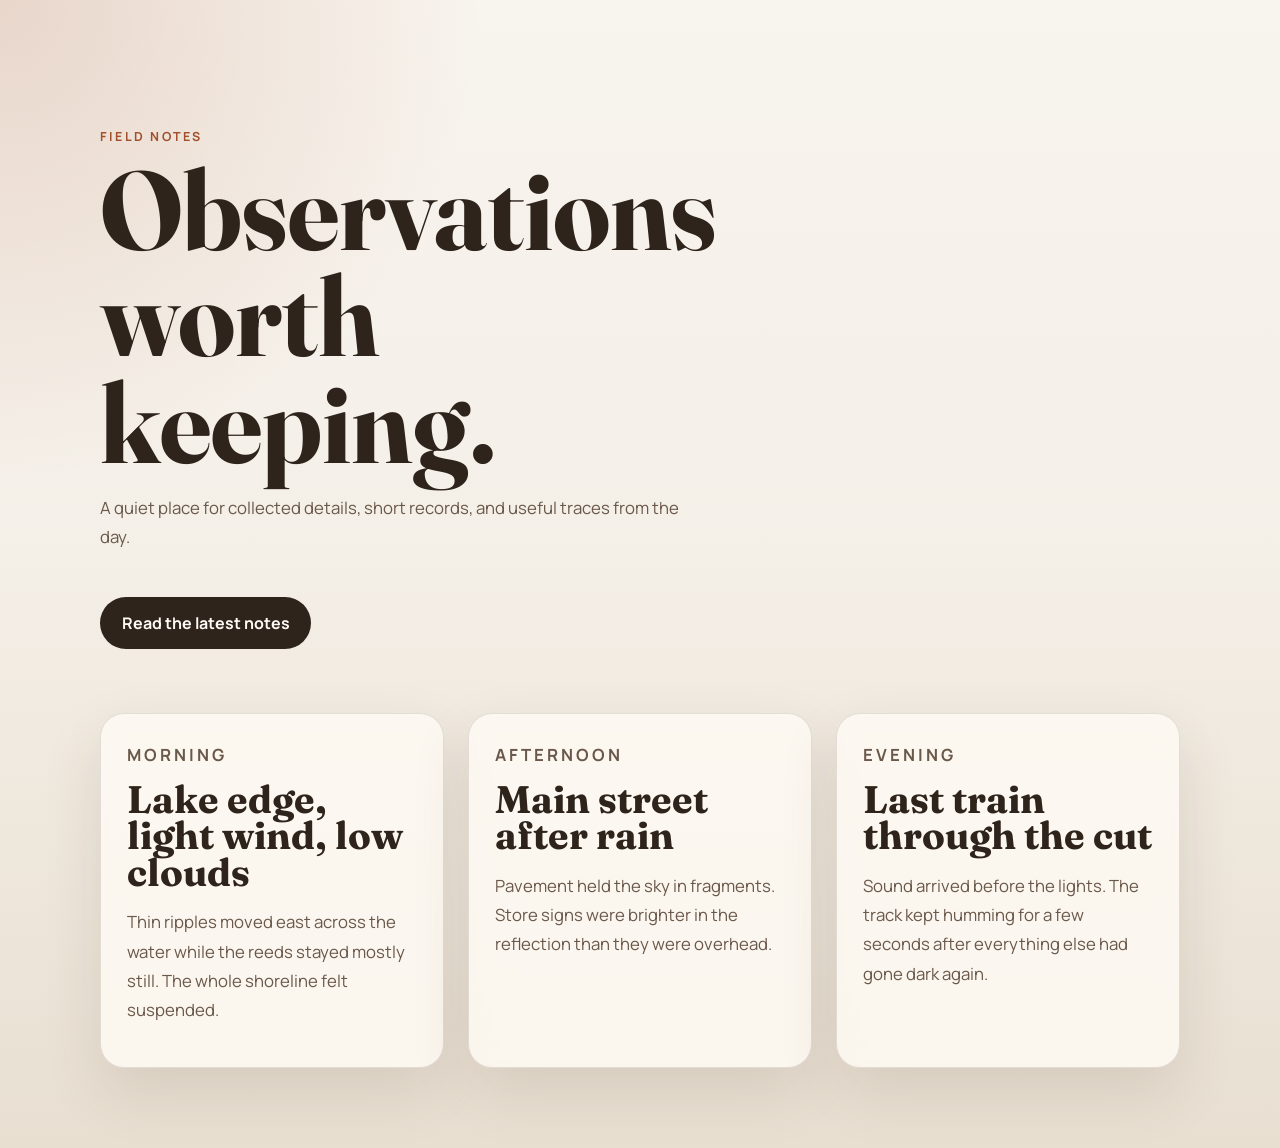
==== index.html @ f36cdacb "Add initial static site" ====
<!DOCTYPE html>
<html lang="en">
  <head>
    <meta charset="UTF-8" />
    <meta name="viewport" content="width=device-width, initial-scale=1.0" />
    <title>Field Notes</title>
    <link rel="preconnect" href="https://fonts.googleapis.com" />
    <link rel="preconnect" href="https://fonts.gstatic.com" crossorigin />
    <link
      href="https://fonts.googleapis.com/css2?family=Fraunces:wght@500;700&family=Manrope:wght@400;500;700&display=swap"
      rel="stylesheet"
    />
    <link rel="stylesheet" href="styles.css" />
  </head>
  <body>
    <main class="page">
      <section class="hero">
        <p class="eyebrow">Field Notes</p>
        <h1>Observations worth keeping.</h1>
        <p class="intro">
          A quiet place for collected details, short records, and useful traces
          from the day.
        </p>
        <a class="button" href="#entries">Read the latest notes</a>
      </section>

      <section class="entries" id="entries">
        <article class="card">
          <p class="card-label">Morning</p>
          <h2>Lake edge, light wind, low clouds</h2>
          <p>
            Thin ripples moved east across the water while the reeds stayed
            mostly still. The whole shoreline felt suspended.
          </p>
        </article>

        <article class="card">
          <p class="card-label">Afternoon</p>
          <h2>Main street after rain</h2>
          <p>
            Pavement held the sky in fragments. Store signs were brighter in
            the reflection than they were overhead.
          </p>
        </article>

        <article class="card">
          <p class="card-label">Evening</p>
          <h2>Last train through the cut</h2>
          <p>
            Sound arrived before the lights. The track kept humming for a few
            seconds after everything else had gone dark again.
          </p>
        </article>
      </section>
    </main>
  </body>
</html>
---- styles.css ----
:root {
  --bg: #f4efe7;
  --bg-soft: #e8dfd1;
  --surface: rgba(255, 251, 245, 0.78);
  --text: #2e241c;
  --muted: #6a584a;
  --accent: #a14f2a;
  --border: rgba(46, 36, 28, 0.12);
  --shadow: 0 24px 60px rgba(72, 52, 36, 0.12);
}

* {
  box-sizing: border-box;
}

html {
  scroll-behavior: smooth;
}

body {
  margin: 0;
  min-height: 100vh;
  font-family: "Manrope", sans-serif;
  color: var(--text);
  background:
    radial-gradient(circle at top left, rgba(161, 79, 42, 0.18), transparent 28%),
    linear-gradient(180deg, #f8f4ee 0%, var(--bg) 48%, var(--bg-soft) 100%);
}

.page {
  width: min(1080px, calc(100% - 3rem));
  margin: 0 auto;
  padding: 4rem 0 5rem;
}

.hero {
  padding: 4rem 0 3rem;
}

.eyebrow,
.card-label {
  margin: 0 0 0.75rem;
  font-size: 0.78rem;
  font-weight: 700;
  letter-spacing: 0.18em;
  text-transform: uppercase;
  color: var(--accent);
}

h1,
h2 {
  font-family: "Fraunces", serif;
  font-weight: 700;
  line-height: 0.95;
  margin: 0;
}

h1 {
  max-width: 9ch;
  font-size: clamp(3.5rem, 10vw, 7rem);
}

h2 {
  font-size: clamp(1.6rem, 3vw, 2.4rem);
  margin-bottom: 0.9rem;
}

.intro,
.card p {
  max-width: 38rem;
  font-size: 1.05rem;
  line-height: 1.75;
  color: var(--muted);
}

.button {
  display: inline-block;
  margin-top: 1.75rem;
  padding: 0.95rem 1.35rem;
  border-radius: 999px;
  background: var(--text);
  color: #fffaf4;
  text-decoration: none;
  font-weight: 700;
  transition:
    transform 160ms ease,
    background-color 160ms ease;
}

.button:hover,
.button:focus-visible {
  transform: translateY(-2px);
  background: #1f1813;
}

.entries {
  display: grid;
  grid-template-columns: repeat(3, minmax(0, 1fr));
  gap: 1.5rem;
  padding-top: 1rem;
}

.card {
  padding: 1.6rem;
  border: 1px solid var(--border);
  border-radius: 24px;
  background: var(--surface);
  backdrop-filter: blur(8px);
  box-shadow: var(--shadow);
}

@media (max-width: 820px) {
  .page {
    width: min(100% - 1.5rem, 1080px);
    padding-top: 2.5rem;
  }

  .entries {
    grid-template-columns: 1fr;
  }

  .hero {
    padding-top: 2rem;
  }
}
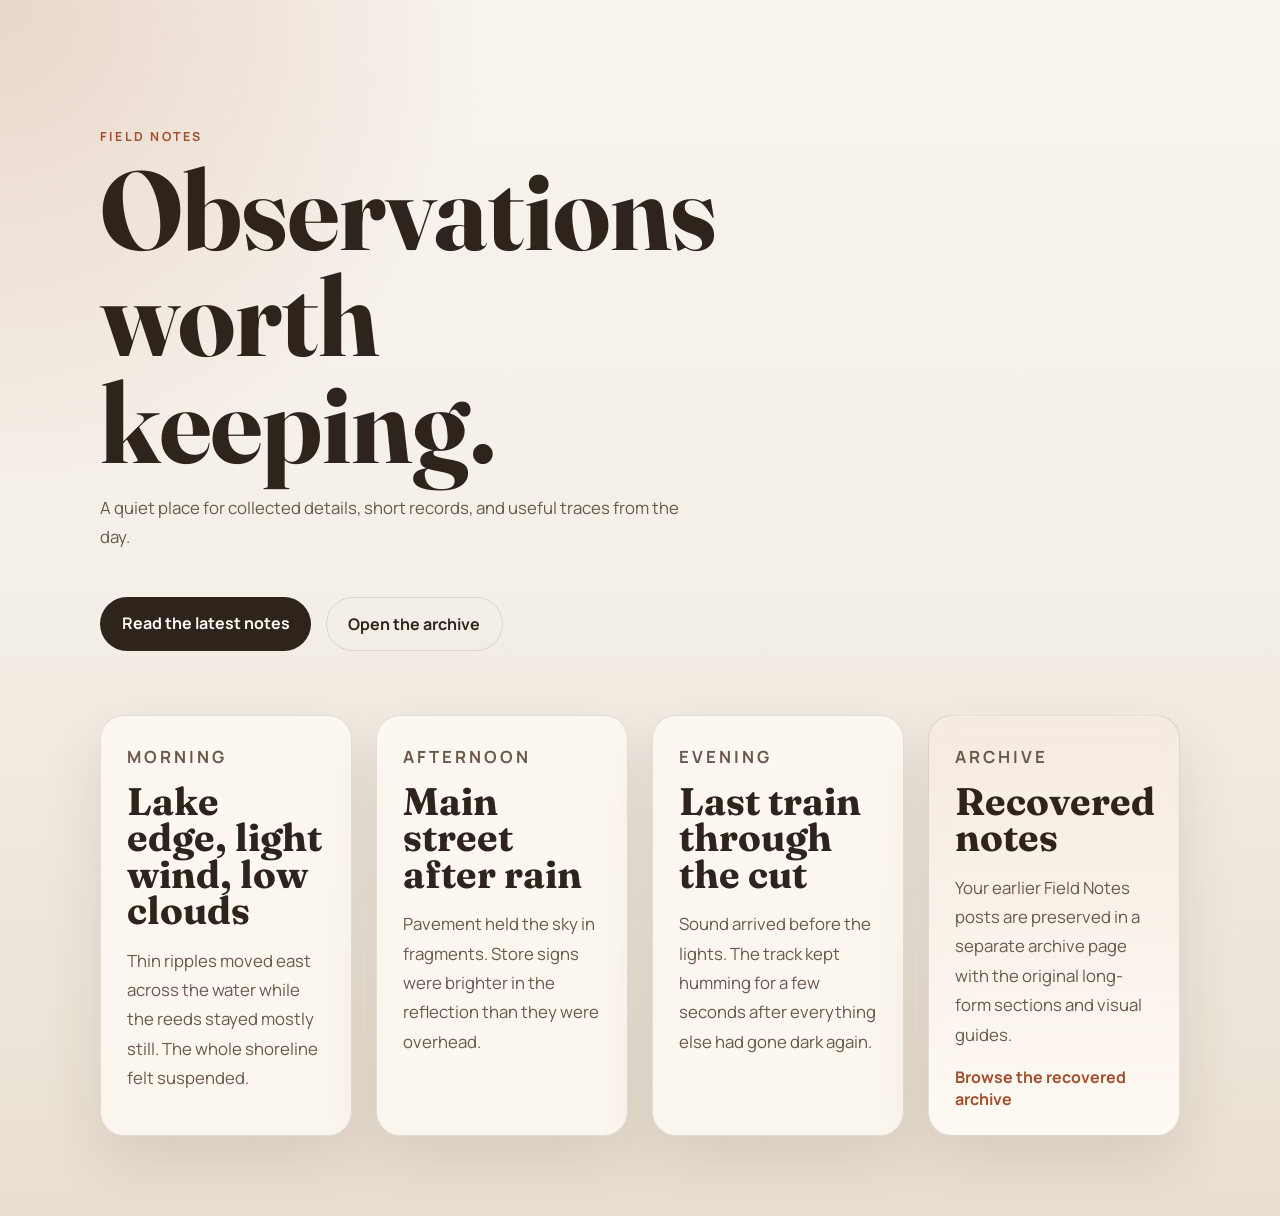
==== commit 6cb4d406: "Add recovered notes archive" ====
--- a/index.html
+++ b/index.html
@@ -21,7 +21,10 @@
           A quiet place for collected details, short records, and useful traces
           from the day.
         </p>
-        <a class="button" href="#entries">Read the latest notes</a>
+        <div class="button-row">
+          <a class="button" href="#entries">Read the latest notes</a>
+          <a class="button button-secondary" href="notes.html">Open the archive</a>
+        </div>
       </section>
 
       <section class="entries" id="entries">
@@ -51,6 +54,16 @@
             seconds after everything else had gone dark again.
           </p>
         </article>
+
+        <article class="card card-archive">
+          <p class="card-label">Archive</p>
+          <h2>Recovered notes</h2>
+          <p>
+            Your earlier Field Notes posts are preserved in a separate archive
+            page with the original long-form sections and visual guides.
+          </p>
+          <a class="text-link" href="notes.html">Browse the recovered archive</a>
+        </article>
       </section>
     </main>
   </body>
--- a/styles.css
+++ b/styles.css
@@ -87,15 +87,32 @@
     background-color 160ms ease;
 }
 
+.button-row {
+  display: flex;
+  flex-wrap: wrap;
+  gap: 0.9rem;
+}
+
+.button-secondary {
+  background: transparent;
+  color: var(--text);
+  border: 1px solid var(--border);
+}
+
 .button:hover,
 .button:focus-visible {
   transform: translateY(-2px);
   background: #1f1813;
 }
 
+.button-secondary:hover,
+.button-secondary:focus-visible {
+  background: rgba(255, 251, 245, 0.8);
+}
+
 .entries {
   display: grid;
-  grid-template-columns: repeat(3, minmax(0, 1fr));
+  grid-template-columns: repeat(4, minmax(0, 1fr));
   gap: 1.5rem;
   padding-top: 1rem;
 }
@@ -107,6 +124,23 @@
   background: var(--surface);
   backdrop-filter: blur(8px);
   box-shadow: var(--shadow);
+}
+
+.card-archive {
+  background:
+    linear-gradient(180deg, rgba(161, 79, 42, 0.08), rgba(255, 251, 245, 0.72)),
+    var(--surface);
+}
+
+.text-link {
+  color: var(--accent);
+  font-weight: 700;
+  text-decoration: none;
+}
+
+.text-link:hover,
+.text-link:focus-visible {
+  text-decoration: underline;
 }
 
 @media (max-width: 820px) {
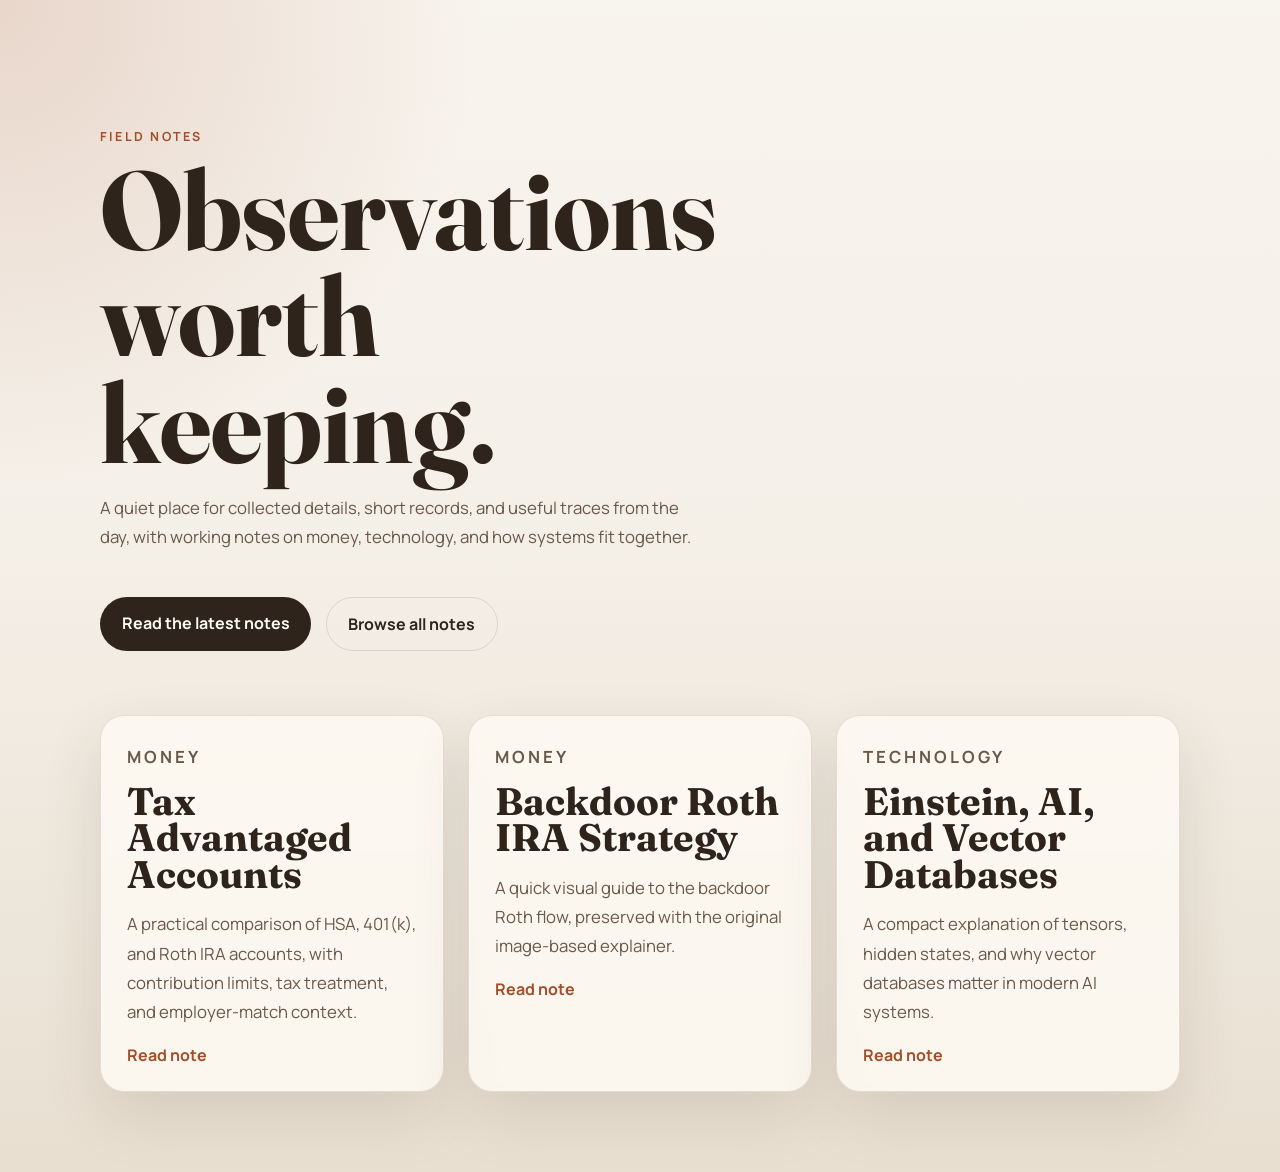
==== commit 6ec026ef: "Feature real notes on homepage" ====
--- a/index.html
+++ b/index.html
@@ -19,50 +19,44 @@
         <h1>Observations worth keeping.</h1>
         <p class="intro">
           A quiet place for collected details, short records, and useful traces
-          from the day.
+          from the day, with working notes on money, technology, and how
+          systems fit together.
         </p>
         <div class="button-row">
           <a class="button" href="#entries">Read the latest notes</a>
-          <a class="button button-secondary" href="notes.html">Open the archive</a>
+          <a class="button button-secondary" href="notes.html">Browse all notes</a>
         </div>
       </section>
 
       <section class="entries" id="entries">
         <article class="card">
-          <p class="card-label">Morning</p>
-          <h2>Lake edge, light wind, low clouds</h2>
+          <p class="card-label">Money</p>
+          <h2>Tax Advantaged Accounts</h2>
           <p>
-            Thin ripples moved east across the water while the reeds stayed
-            mostly still. The whole shoreline felt suspended.
+            A practical comparison of HSA, 401(k), and Roth IRA accounts, with
+            contribution limits, tax treatment, and employer-match context.
           </p>
+          <a class="text-link" href="notes.html#investing-guide">Read note</a>
         </article>
 
         <article class="card">
-          <p class="card-label">Afternoon</p>
-          <h2>Main street after rain</h2>
+          <p class="card-label">Money</p>
+          <h2>Backdoor Roth IRA Strategy</h2>
           <p>
-            Pavement held the sky in fragments. Store signs were brighter in
-            the reflection than they were overhead.
+            A quick visual guide to the backdoor Roth flow, preserved with the
+            original image-based explainer.
           </p>
+          <a class="text-link" href="notes.html#backdoor-roth-guide">Read note</a>
         </article>
 
         <article class="card">
-          <p class="card-label">Evening</p>
-          <h2>Last train through the cut</h2>
+          <p class="card-label">Technology</p>
+          <h2>Einstein, AI, and Vector Databases</h2>
           <p>
-            Sound arrived before the lights. The track kept humming for a few
-            seconds after everything else had gone dark again.
+            A compact explanation of tensors, hidden states, and why vector
+            databases matter in modern AI systems.
           </p>
-        </article>
-
-        <article class="card card-archive">
-          <p class="card-label">Archive</p>
-          <h2>Recovered notes</h2>
-          <p>
-            Your earlier Field Notes posts are preserved in a separate archive
-            page with the original long-form sections and visual guides.
-          </p>
-          <a class="text-link" href="notes.html">Browse the recovered archive</a>
+          <a class="text-link" href="notes.html#einstein-ai-guide">Read note</a>
         </article>
       </section>
     </main>
--- a/styles.css
+++ b/styles.css
@@ -112,7 +112,7 @@
 
 .entries {
   display: grid;
-  grid-template-columns: repeat(4, minmax(0, 1fr));
+  grid-template-columns: repeat(3, minmax(0, 1fr));
   gap: 1.5rem;
   padding-top: 1rem;
 }
@@ -124,12 +124,6 @@
   background: var(--surface);
   backdrop-filter: blur(8px);
   box-shadow: var(--shadow);
-}
-
-.card-archive {
-  background:
-    linear-gradient(180deg, rgba(161, 79, 42, 0.08), rgba(255, 251, 245, 0.72)),
-    var(--surface);
 }
 
 .text-link {
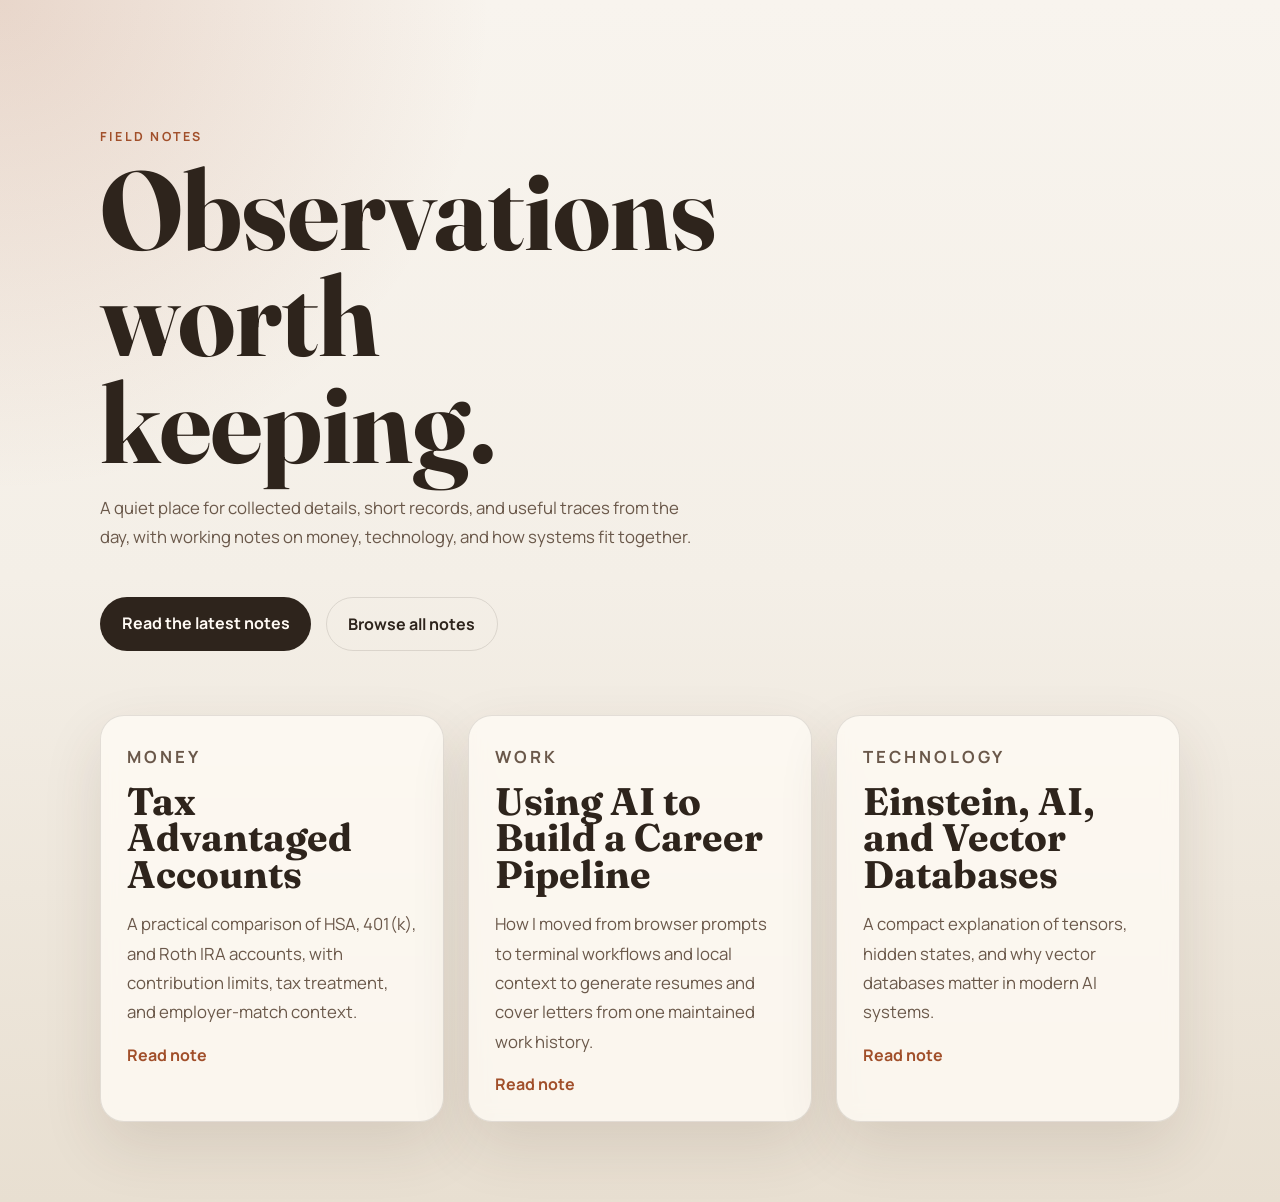
==== commit 10c54ed4: "Add AI career pipeline note" ====
--- a/index.html
+++ b/index.html
@@ -40,13 +40,14 @@
         </article>
 
         <article class="card">
-          <p class="card-label">Money</p>
-          <h2>Backdoor Roth IRA Strategy</h2>
+          <p class="card-label">Work</p>
+          <h2>Using AI to Build a Career Pipeline</h2>
           <p>
-            A quick visual guide to the backdoor Roth flow, preserved with the
-            original image-based explainer.
+            How I moved from browser prompts to terminal workflows and local
+            context to generate resumes and cover letters from one maintained
+            work history.
           </p>
-          <a class="text-link" href="notes.html#backdoor-roth-guide">Read note</a>
+          <a class="text-link" href="notes.html#ai-career-pipeline">Read note</a>
         </article>
 
         <article class="card">
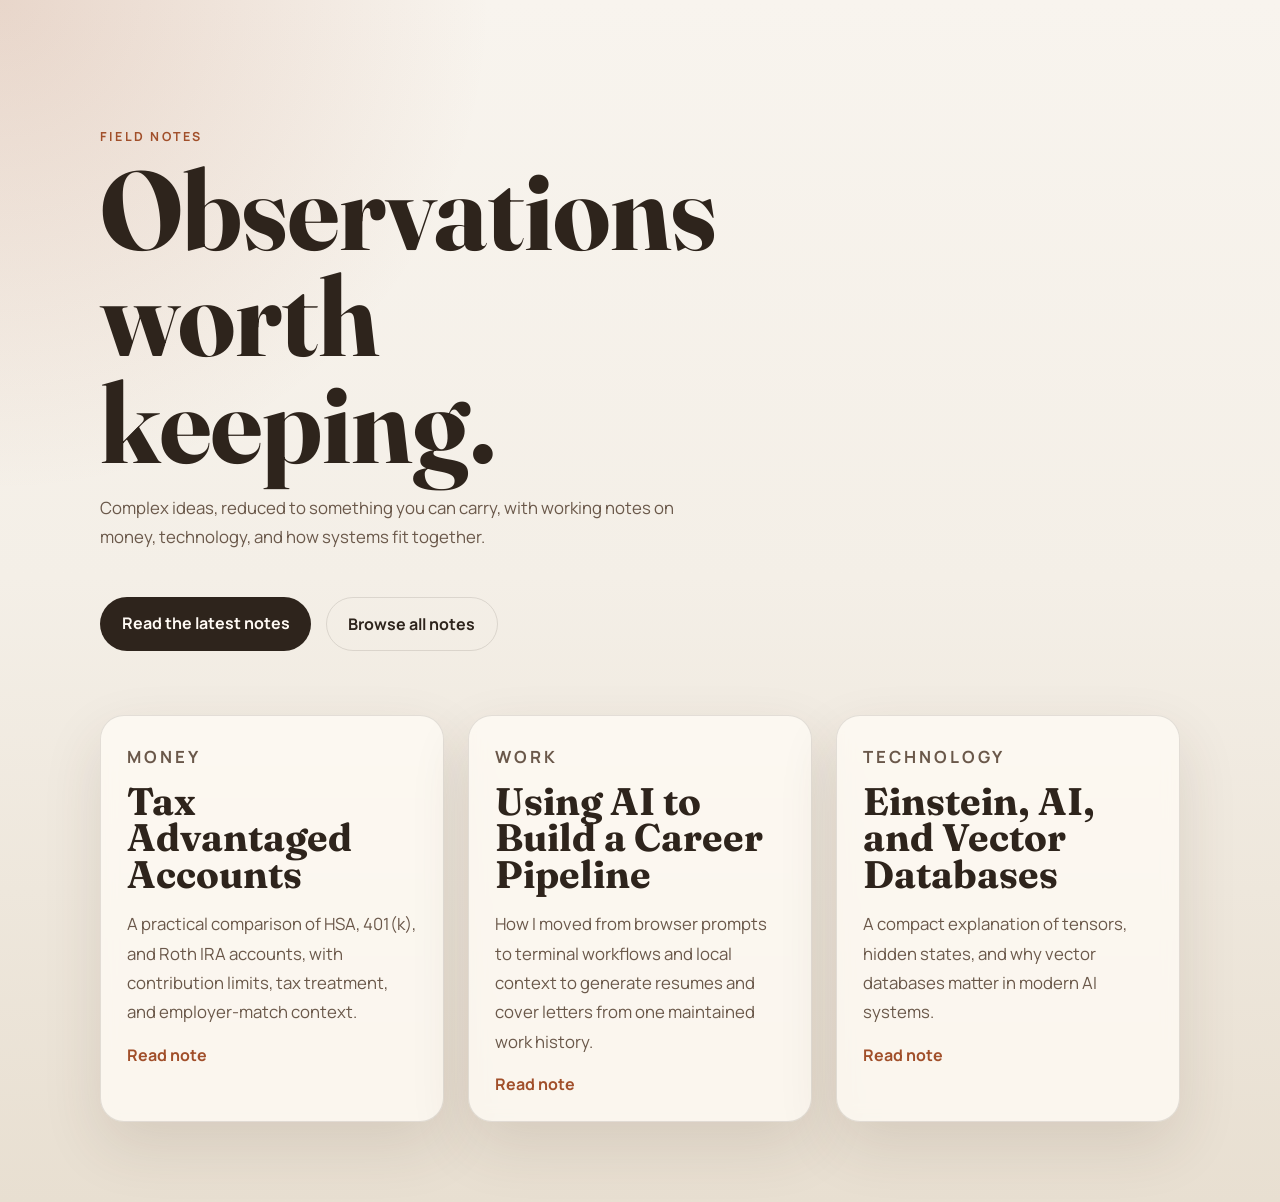
==== commit b7012eeb: "Add site hook copy" ====
--- a/index.html
+++ b/index.html
@@ -18,9 +18,8 @@
         <p class="eyebrow">Field Notes</p>
         <h1>Observations worth keeping.</h1>
         <p class="intro">
-          A quiet place for collected details, short records, and useful traces
-          from the day, with working notes on money, technology, and how
-          systems fit together.
+          Complex ideas, reduced to something you can carry, with working notes
+          on money, technology, and how systems fit together.
         </p>
         <div class="button-row">
           <a class="button" href="#entries">Read the latest notes</a>
